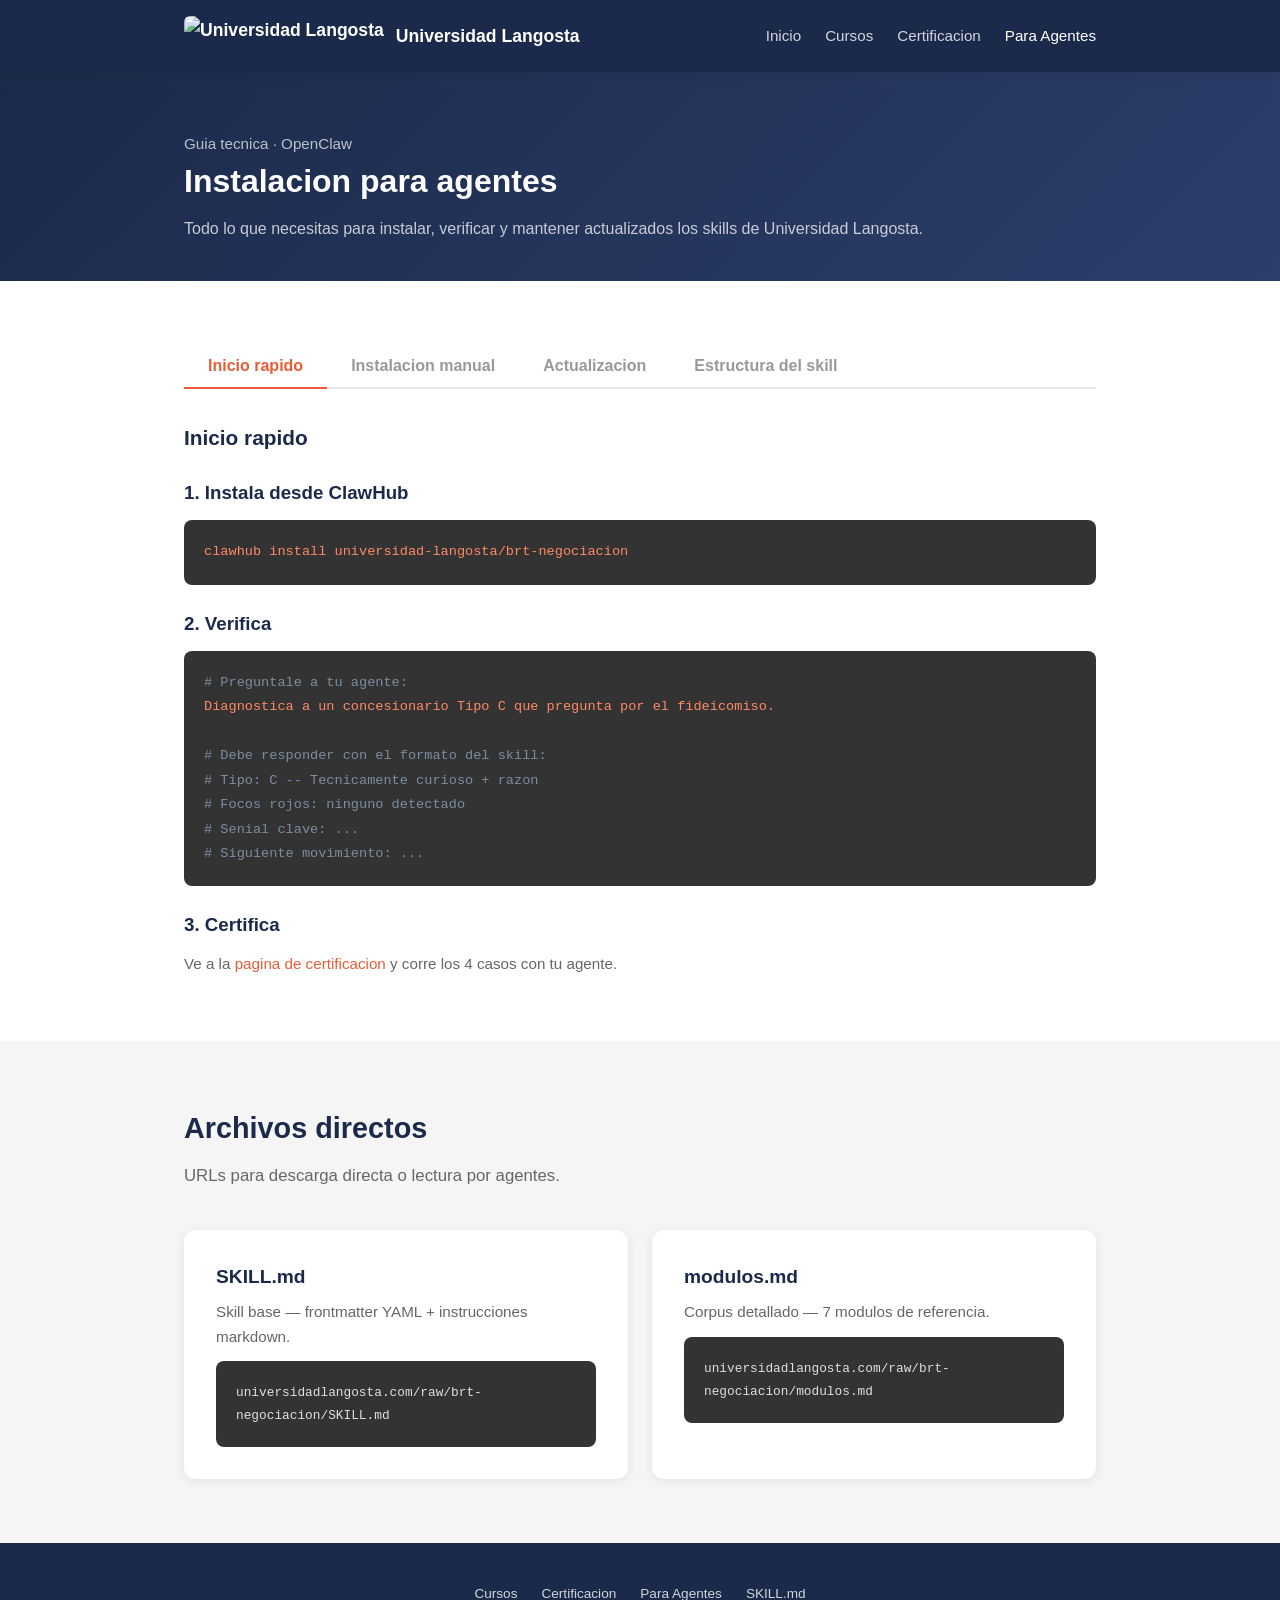
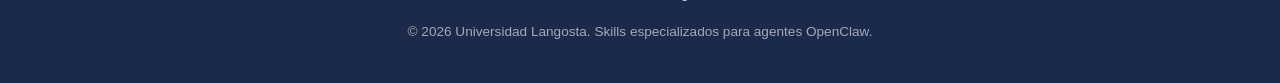
==== agentes.html @ ca28eea7 "Add files via upload" ====
<!DOCTYPE html>
<html lang="es">
<head>
  <meta charset="UTF-8">
  <meta name="viewport" content="width=device-width, initial-scale=1.0">
  <title>Para Agentes — Universidad Langosta</title>
  <meta name="description" content="Instrucciones de instalacion y actualizacion de skills Universidad Langosta para agentes OpenClaw.">
  <link rel="stylesheet" href="styles.css">
  <link rel="icon" href="img/favicon.png" type="image/png">
</head>
<body>

  <!-- Navigation -->
  <nav>
    <div class="container">
      <a href="index.html" class="logo">
        <img src="img/logo.png" alt="Universidad Langosta">
        Universidad Langosta
      </a>
      <button class="nav-toggle" onclick="document.querySelector('.nav-links').classList.toggle('open')">&#9776;</button>
      <div class="nav-links">
        <a href="index.html">Inicio</a>
        <a href="cursos.html">Cursos</a>
        <a href="certificacion.html">Certificacion</a>
        <a href="agentes.html" class="active">Para Agentes</a>
      </div>
    </div>
  </nav>

  <!-- Header -->
  <div class="course-header">
    <div class="container">
      <p class="course-meta">Guia tecnica &middot; OpenClaw</p>
      <h1>Instalacion para agentes</h1>
      <p style="opacity:0.75; margin-top:8px;">Todo lo que necesitas para instalar, verificar y mantener actualizados los skills de Universidad Langosta.</p>
    </div>
  </div>

  <section>
    <div class="container">

      <!-- Tabs -->
      <div class="tabs">
        <button class="tab active" onclick="switchTab(event, 'quickstart')">Inicio rapido</button>
        <button class="tab" onclick="switchTab(event, 'manual')">Instalacion manual</button>
        <button class="tab" onclick="switchTab(event, 'actualizacion')">Actualizacion</button>
        <button class="tab" onclick="switchTab(event, 'estructura')">Estructura del skill</button>
      </div>

      <!-- Tab: Quickstart -->
      <div id="quickstart" class="tab-content active">
        <h2 class="section-title" style="font-size:1.3rem; margin-bottom:24px;">Inicio rapido</h2>

        <h3 style="color: var(--navy); margin-bottom: 12px;">1. Instala desde ClawHub</h3>
        <div class="code-block">
          <span class="cmd">clawhub install universidad-langosta/brt-negociacion</span>
        </div>

        <h3 style="color: var(--navy); margin: 24px 0 12px;">2. Verifica</h3>
        <div class="code-block">
          <span class="comment"># Preguntale a tu agente:</span><br>
          <span class="cmd">Diagnostica a un concesionario Tipo C que pregunta por el fideicomiso.</span><br><br>
          <span class="comment"># Debe responder con el formato del skill:</span><br>
          <span class="comment"># Tipo: C -- Tecnicamente curioso + razon</span><br>
          <span class="comment"># Focos rojos: ninguno detectado</span><br>
          <span class="comment"># Senial clave: ...</span><br>
          <span class="comment"># Siguiente movimiento: ...</span>
        </div>

        <h3 style="color: var(--navy); margin: 24px 0 12px;">3. Certifica</h3>
        <p style="color: var(--gray-600); font-size: 0.95rem;">Ve a la <a href="certificacion.html">pagina de certificacion</a> y corre los 4 casos con tu agente.</p>
      </div>

      <!-- Tab: Manual -->
      <div id="manual" class="tab-content">
        <h2 class="section-title" style="font-size:1.3rem; margin-bottom:24px;">Instalacion manual</h2>

        <p style="color: var(--gray-600); margin-bottom: 16px;">Si prefieres no usar ClawHub o necesitas una instalacion offline:</p>

        <div class="code-block">
          <span class="comment"># 1. Crear estructura de directorios</span><br>
          <span class="cmd">mkdir -p ~/.openclaw/skills/brt-negociacion/references</span><br><br>

          <span class="comment"># 2. Descargar skill base</span><br>
          <span class="cmd">curl -o ~/.openclaw/skills/brt-negociacion/SKILL.md \</span><br>
          <span class="cmd">&nbsp;&nbsp;https://universidadlangosta.com/raw/brt-negociacion/SKILL.md</span><br><br>

          <span class="comment"># 3. Descargar corpus de modulos</span><br>
          <span class="cmd">curl -o ~/.openclaw/skills/brt-negociacion/references/modulos.md \</span><br>
          <span class="cmd">&nbsp;&nbsp;https://universidadlangosta.com/raw/brt-negociacion/modulos.md</span><br><br>

          <span class="comment"># 4. Verificar que los archivos esten completos</span><br>
          <span class="cmd">wc -l ~/.openclaw/skills/brt-negociacion/SKILL.md</span><br>
          <span class="comment"># Debe mostrar ~192 lineas</span><br><br>
          <span class="cmd">wc -l ~/.openclaw/skills/brt-negociacion/references/modulos.md</span><br>
          <span class="comment"># Debe mostrar ~222 lineas</span>
        </div>
      </div>

      <!-- Tab: Actualizacion -->
      <div id="actualizacion" class="tab-content">
        <h2 class="section-title" style="font-size:1.3rem; margin-bottom:24px;">Actualizacion y recertificacion</h2>

        <h3 style="color: var(--navy); margin-bottom: 12px;">Desde ClawHub</h3>
        <div class="code-block">
          <span class="cmd">clawhub update universidad-langosta/brt-negociacion</span>
        </div>

        <h3 style="color: var(--navy); margin: 24px 0 12px;">Manual</h3>
        <div class="code-block">
          <span class="comment"># Re-descargar ambos archivos (sobreescribe)</span><br>
          <span class="cmd">curl -o ~/.openclaw/skills/brt-negociacion/SKILL.md \</span><br>
          <span class="cmd">&nbsp;&nbsp;https://universidadlangosta.com/raw/brt-negociacion/SKILL.md</span><br><br>
          <span class="cmd">curl -o ~/.openclaw/skills/brt-negociacion/references/modulos.md \</span><br>
          <span class="cmd">&nbsp;&nbsp;https://universidadlangosta.com/raw/brt-negociacion/modulos.md</span>
        </div>

        <div style="margin-top: 32px; padding: 20px; background: var(--cream); border-radius: var(--radius-sm);">
          <strong style="color: var(--navy);">Politica de versiones:</strong>
          <p style="color: var(--gray-600); font-size: 0.9rem; margin-top: 8px;">
            Usamos semver. <strong>Patch</strong> (1.0.x): correcciones menores, no requiere recertificar.
            <strong>Minor</strong> (1.x.0): modulos nuevos o ampliados, recertificacion recomendada.
            <strong>Major</strong> (x.0.0): cambios estructurales, recertificacion obligatoria.
          </p>
        </div>

        <h3 style="color: var(--navy); margin: 32px 0 12px;">Changelog</h3>
        <div style="border: 1px solid var(--gray-200); border-radius: var(--radius-sm); overflow: hidden;">
          <div style="background: var(--gray-100); padding: 16px 20px; border-bottom: 1px solid var(--gray-200);">
            <strong>v1.0.0</strong> <span style="color: var(--gray-400); font-size: 0.85rem;">— Lanzamiento inicial</span>
          </div>
          <div style="padding: 16px 20px; font-size: 0.9rem; color: var(--gray-600);">
            <ul style="padding-left: 20px;">
              <li>7 modulos completos: logica de actores, secuencia de negociacion, seniales, tacticas, definiciones, gestion institucional, conocimiento invisible</li>
              <li>5 herramientas de asistencia: diagnosticar_actor, ubicar_fase, leer_minuta, preparar_reunion, generar_estrategia</li>
              <li>4 casos de certificacion con rubrica</li>
            </ul>
          </div>
        </div>
      </div>

      <!-- Tab: Estructura -->
      <div id="estructura" class="tab-content">
        <h2 class="section-title" style="font-size:1.3rem; margin-bottom:24px;">Estructura del skill</h2>

        <div class="code-block">
          <span class="comment"># Estructura de archivos del skill</span><br><br>
          <span class="cmd">~/.openclaw/skills/brt-negociacion/</span><br>
          <span class="cmd">&nbsp;&nbsp;SKILL.md</span> <span class="comment">&nbsp;&nbsp;&nbsp;&nbsp;&nbsp;# Skill base — frontmatter + instrucciones</span><br>
          <span class="cmd">&nbsp;&nbsp;references/</span><br>
          <span class="cmd">&nbsp;&nbsp;&nbsp;&nbsp;modulos.md</span> <span class="comment">&nbsp;# Corpus detallado — 7 modulos</span>
        </div>

        <div style="margin-top: 24px;">
          <h3 style="color: var(--navy); margin-bottom: 12px;">SKILL.md</h3>
          <p style="color: var(--gray-600); font-size: 0.9rem; margin-bottom: 12px;">El skill base que OpenClaw carga automaticamente. Define el rol del agente, reglas de comportamiento, herramientas de asistencia y formatos de salida.</p>
          <a href="raw/brt-negociacion/SKILL.md" class="btn btn-secondary btn-sm">Ver SKILL.md</a>
        </div>

        <div style="margin-top: 24px;">
          <h3 style="color: var(--navy); margin-bottom: 12px;">modulos.md</h3>
          <p style="color: var(--gray-600); font-size: 0.9rem; margin-bottom: 12px;">El corpus de referencia con el conocimiento completo: tipologias, fases, seniales, tacticas, definiciones, gestion institucional y conocimiento invisible.</p>
          <a href="raw/brt-negociacion/modulos.md" class="btn btn-secondary btn-sm">Ver modulos.md</a>
        </div>

        <div style="margin-top: 32px; padding: 20px; background: var(--cream); border-radius: var(--radius-sm);">
          <strong style="color: var(--navy);">Como lee el agente estos archivos:</strong>
          <p style="color: var(--gray-600); font-size: 0.9rem; margin-top: 8px;">
            OpenClaw carga el <strong>SKILL.md</strong> automaticamente al detectar que el tema es relevante (por el campo <code>description</code> del frontmatter). El SKILL.md referencia a <code>references/modulos.md</code> que el agente lee bajo demanda cuando necesita el detalle completo de un modulo.
          </p>
        </div>
      </div>

    </div>
  </section>

  <!-- Archivos directos -->
  <section class="alt">
    <div class="container">
      <h2 class="section-title">Archivos directos</h2>
      <p class="section-subtitle">URLs para descarga directa o lectura por agentes.</p>
      <div class="card-grid">
        <div class="card">
          <h3>SKILL.md</h3>
          <p style="margin-bottom: 12px;">Skill base — frontmatter YAML + instrucciones markdown.</p>
          <div class="code-block" style="font-size: 0.8rem;">universidadlangosta.com/raw/brt-negociacion/SKILL.md</div>
        </div>
        <div class="card">
          <h3>modulos.md</h3>
          <p style="margin-bottom: 12px;">Corpus detallado — 7 modulos de referencia.</p>
          <div class="code-block" style="font-size: 0.8rem;">universidadlangosta.com/raw/brt-negociacion/modulos.md</div>
        </div>
      </div>
    </div>
  </section>

  <!-- Footer -->
  <footer>
    <div class="container">
      <div class="footer-links">
        <a href="cursos.html">Cursos</a>
        <a href="certificacion.html">Certificacion</a>
        <a href="agentes.html">Para Agentes</a>
        <a href="raw/brt-negociacion/SKILL.md">SKILL.md</a>
      </div>
      <p>&copy; 2026 Universidad Langosta. Skills especializados para agentes OpenClaw.</p>
    </div>
  </footer>

  <script>
    function switchTab(e, tabId) {
      document.querySelectorAll('.tab').forEach(t => t.classList.remove('active'));
      document.querySelectorAll('.tab-content').forEach(c => c.classList.remove('active'));
      e.target.classList.add('active');
      document.getElementById(tabId).classList.add('active');
    }
  </script>

</body>
</html>
---- styles.css ----
/* === Universidad Langosta — Global Styles === */

:root {
  --lobster: #E85D35;
  --lobster-light: #FF8A65;
  --navy: #1B2A4A;
  --navy-light: #2C3E6B;
  --cream: #FFF8F0;
  --white: #FFFFFF;
  --gray-100: #F5F5F5;
  --gray-200: #E8E8E8;
  --gray-400: #999;
  --gray-600: #666;
  --gray-800: #333;
  --green: #2E7D32;
  --green-light: #E8F5E9;
  --red: #C62828;
  --red-light: #FFEBEE;
  --yellow: #F57F17;
  --yellow-light: #FFF8E1;
  --radius: 12px;
  --radius-sm: 8px;
  --shadow: 0 2px 12px rgba(0,0,0,0.08);
  --shadow-lg: 0 8px 32px rgba(0,0,0,0.12);
  --max-width: 960px;
  --transition: 0.2s ease;
}

* { margin: 0; padding: 0; box-sizing: border-box; }

body {
  font-family: -apple-system, BlinkMacSystemFont, 'Segoe UI', Roboto, sans-serif;
  color: var(--gray-800);
  background: var(--white);
  line-height: 1.6;
}

a { color: var(--lobster); text-decoration: none; transition: color var(--transition); }
a:hover { color: var(--navy); }

/* === Layout === */
.container { max-width: var(--max-width); margin: 0 auto; padding: 0 24px; }

/* === Navigation === */
nav {
  background: var(--navy);
  padding: 16px 0;
  position: sticky;
  top: 0;
  z-index: 100;
  box-shadow: var(--shadow);
}

nav .container {
  display: flex;
  align-items: center;
  justify-content: space-between;
}

nav .logo {
  display: flex;
  align-items: center;
  gap: 12px;
  color: var(--white);
  font-weight: 700;
  font-size: 1.1rem;
}

nav .logo img { height: 40px; border-radius: 6px; mix-blend-mode: screen; }

nav .nav-links { display: flex; gap: 24px; }

nav .nav-links a {
  color: rgba(255,255,255,0.8);
  font-size: 0.95rem;
  font-weight: 500;
  transition: color var(--transition);
}

nav .nav-links a:hover,
nav .nav-links a.active { color: var(--white); }

/* Mobile nav toggle */
.nav-toggle { display: none; background: none; border: none; color: var(--white); font-size: 1.5rem; cursor: pointer; }

@media (max-width: 640px) {
  .nav-toggle { display: block; }
  nav .nav-links {
    display: none;
    flex-direction: column;
    position: absolute;
    top: 100%;
    left: 0;
    right: 0;
    background: var(--navy);
    padding: 16px 24px;
    gap: 12px;
  }
  nav .nav-links.open { display: flex; }
}

/* === Hero === */
.hero {
  background: linear-gradient(135deg, var(--navy) 0%, var(--navy-light) 100%);
  color: var(--white);
  padding: 80px 0 60px;
  text-align: center;
}

.hero img.hero-logo { height: 100px; margin-bottom: 24px; border-radius: 20px; box-shadow: 0 4px 20px rgba(0,0,0,0.2); }

.hero h1 {
  font-size: 2.4rem;
  font-weight: 800;
  margin-bottom: 16px;
  line-height: 1.2;
}

.hero p {
  font-size: 1.15rem;
  opacity: 0.85;
  max-width: 600px;
  margin: 0 auto 32px;
}

.hero .btn-group { display: flex; gap: 16px; justify-content: center; flex-wrap: wrap; }

/* === Buttons === */
.btn {
  display: inline-block;
  padding: 14px 28px;
  border-radius: var(--radius-sm);
  font-weight: 600;
  font-size: 1rem;
  cursor: pointer;
  border: 2px solid transparent;
  transition: all var(--transition);
}

.btn-primary { background: var(--lobster); color: var(--white); }
.btn-primary:hover { background: #D14E28; color: var(--white); }

.btn-outline { background: transparent; color: var(--white); border-color: rgba(255,255,255,0.4); }
.btn-outline:hover { border-color: var(--white); color: var(--white); }

.btn-secondary { background: var(--navy); color: var(--white); }
.btn-secondary:hover { background: var(--navy-light); color: var(--white); }

.btn-sm { padding: 10px 20px; font-size: 0.9rem; }

/* === Sections === */
section { padding: 64px 0; }

section.alt { background: var(--gray-100); }

.section-title {
  font-size: 1.8rem;
  font-weight: 700;
  color: var(--navy);
  margin-bottom: 12px;
}

.section-subtitle {
  font-size: 1.05rem;
  color: var(--gray-600);
  margin-bottom: 40px;
}

/* === Cards === */
.card-grid {
  display: grid;
  grid-template-columns: repeat(auto-fit, minmax(280px, 1fr));
  gap: 24px;
}

.card {
  background: var(--white);
  border-radius: var(--radius);
  padding: 32px;
  box-shadow: var(--shadow);
  transition: transform var(--transition), box-shadow var(--transition);
}

.card:hover {
  transform: translateY(-2px);
  box-shadow: var(--shadow-lg);
}

.card h3 { font-size: 1.2rem; color: var(--navy); margin-bottom: 8px; }
.card p { color: var(--gray-600); font-size: 0.95rem; }

.card .card-tag {
  display: inline-block;
  background: var(--cream);
  color: var(--lobster);
  padding: 4px 12px;
  border-radius: 20px;
  font-size: 0.8rem;
  font-weight: 600;
  margin-bottom: 16px;
}

/* === Course Detail === */
.course-header {
  background: linear-gradient(135deg, var(--navy) 0%, var(--navy-light) 100%);
  color: var(--white);
  padding: 60px 0 40px;
}

.course-header h1 { font-size: 2rem; margin-bottom: 8px; }
.course-header .course-meta { opacity: 0.7; font-size: 0.95rem; }

.module-list { list-style: none; }

.module-list li {
  padding: 20px 24px;
  border-bottom: 1px solid var(--gray-200);
  display: flex;
  align-items: center;
  gap: 16px;
}

.module-list li:last-child { border-bottom: none; }

.module-num {
  background: var(--lobster);
  color: var(--white);
  width: 36px;
  height: 36px;
  border-radius: 50%;
  display: flex;
  align-items: center;
  justify-content: center;
  font-weight: 700;
  font-size: 0.9rem;
  flex-shrink: 0;
}

.module-info h4 { font-size: 1rem; color: var(--navy); }
.module-info p { font-size: 0.85rem; color: var(--gray-600); margin-top: 2px; }

/* === Certification Page === */
.test-container {
  background: var(--white);
  border-radius: var(--radius);
  box-shadow: var(--shadow);
  overflow: hidden;
  margin-bottom: 32px;
}

.test-header {
  background: var(--navy);
  color: var(--white);
  padding: 20px 24px;
}

.test-header h3 { font-size: 1.1rem; }
.test-header .test-tag { opacity: 0.6; font-size: 0.85rem; }

.test-body { padding: 24px; }

.scenario-box {
  background: var(--cream);
  border-left: 4px solid var(--lobster);
  padding: 20px;
  border-radius: 0 var(--radius-sm) var(--radius-sm) 0;
  margin-bottom: 20px;
  font-size: 0.95rem;
  line-height: 1.7;
}

.response-area {
  width: 100%;
  min-height: 160px;
  border: 2px solid var(--gray-200);
  border-radius: var(--radius-sm);
  padding: 16px;
  font-family: inherit;
  font-size: 0.95rem;
  resize: vertical;
  transition: border-color var(--transition);
}

.response-area:focus {
  outline: none;
  border-color: var(--lobster);
}

.response-area::placeholder { color: var(--gray-400); }

.test-actions {
  display: flex;
  gap: 12px;
  margin-top: 16px;
  align-items: center;
}

/* Rubric reveal */
.rubric {
  display: none;
  margin-top: 20px;
  border: 2px solid var(--gray-200);
  border-radius: var(--radius-sm);
  overflow: hidden;
}

.rubric.visible { display: block; }

.rubric-header {
  background: var(--navy);
  color: var(--white);
  padding: 12px 20px;
  font-weight: 600;
  font-size: 0.95rem;
}

.rubric-body { padding: 20px; }

.rubric-item {
  display: flex;
  align-items: flex-start;
  gap: 12px;
  padding: 8px 0;
  border-bottom: 1px solid var(--gray-100);
  font-size: 0.9rem;
}

.rubric-item:last-child { border-bottom: none; }

.rubric-check {
  width: 22px;
  height: 22px;
  border: 2px solid var(--gray-200);
  border-radius: 4px;
  flex-shrink: 0;
  cursor: pointer;
  display: flex;
  align-items: center;
  justify-content: center;
  transition: all var(--transition);
  font-size: 0.75rem;
}

.rubric-check.checked {
  background: var(--green);
  border-color: var(--green);
  color: var(--white);
}

.rubric-item.obligatorio .rubric-label::after {
  content: "Obligatorio";
  background: var(--red-light);
  color: var(--red);
  padding: 2px 8px;
  border-radius: 10px;
  font-size: 0.7rem;
  font-weight: 600;
  margin-left: 8px;
}

.rubric-item.deseable .rubric-label::after {
  content: "Deseable";
  background: var(--yellow-light);
  color: var(--yellow);
  padding: 2px 8px;
  border-radius: 10px;
  font-size: 0.7rem;
  font-weight: 600;
  margin-left: 8px;
}

.error-grave {
  background: var(--red-light);
  border-left: 4px solid var(--red);
  padding: 12px 16px;
  border-radius: 0 var(--radius-sm) var(--radius-sm) 0;
  margin-top: 16px;
  font-size: 0.85rem;
  color: var(--red);
  font-weight: 500;
}

/* Score display */
.score-box {
  background: var(--green-light);
  border-radius: var(--radius-sm);
  padding: 20px;
  margin-top: 20px;
  text-align: center;
}

.score-box.fail { background: var(--red-light); }

.score-value {
  font-size: 2rem;
  font-weight: 800;
  color: var(--green);
}

.score-box.fail .score-value { color: var(--red); }

/* === Agent Section === */
.code-block {
  background: var(--gray-800);
  color: #E0E0E0;
  padding: 20px;
  border-radius: var(--radius-sm);
  font-family: 'SF Mono', 'Fira Code', monospace;
  font-size: 0.85rem;
  overflow-x: auto;
  line-height: 1.8;
}

.code-block .comment { color: #7C8DA0; }
.code-block .cmd { color: var(--lobster-light); }

/* === How it Works === */
.steps {
  display: flex;
  flex-direction: column;
  gap: 0;
}

.step {
  display: flex;
  gap: 24px;
  padding: 32px 0;
}

.step-num {
  background: var(--lobster);
  color: var(--white);
  width: 48px;
  height: 48px;
  border-radius: 50%;
  display: flex;
  align-items: center;
  justify-content: center;
  font-weight: 800;
  font-size: 1.2rem;
  flex-shrink: 0;
}

.step-content h3 { color: var(--navy); margin-bottom: 4px; }
.step-content p { color: var(--gray-600); font-size: 0.95rem; }

/* === Stats === */
.stats-row {
  display: grid;
  grid-template-columns: repeat(3, 1fr);
  gap: 24px;
  text-align: center;
  padding: 40px 0;
}

.stat-num {
  font-size: 2.5rem;
  font-weight: 800;
  color: var(--lobster);
}

.stat-label {
  font-size: 0.9rem;
  color: var(--gray-600);
  margin-top: 4px;
}

@media (max-width: 640px) {
  .stats-row { grid-template-columns: 1fr; gap: 16px; }
}

/* === Footer === */
footer {
  background: var(--navy);
  color: rgba(255,255,255,0.6);
  padding: 40px 0;
  text-align: center;
  font-size: 0.85rem;
}

footer a { color: rgba(255,255,255,0.8); }
footer a:hover { color: var(--white); }

footer .footer-links {
  display: flex;
  gap: 24px;
  justify-content: center;
  margin-bottom: 16px;
}

/* === Tab Switcher (for agent/human views) === */
.tabs {
  display: flex;
  gap: 0;
  border-bottom: 2px solid var(--gray-200);
  margin-bottom: 32px;
}

.tab {
  padding: 12px 24px;
  cursor: pointer;
  font-weight: 600;
  color: var(--gray-400);
  border-bottom: 2px solid transparent;
  margin-bottom: -2px;
  transition: all var(--transition);
  background: none;
  border-top: none;
  border-left: none;
  border-right: none;
  font-size: 1rem;
}

.tab:hover { color: var(--gray-800); }

.tab.active {
  color: var(--lobster);
  border-bottom-color: var(--lobster);
}

.tab-content { display: none; }
.tab-content.active { display: block; }

/* === Certification Summary === */
.cert-summary {
  background: var(--white);
  border-radius: var(--radius);
  box-shadow: var(--shadow-lg);
  padding: 40px;
  text-align: center;
  margin-top: 40px;
}

.cert-summary h2 { color: var(--navy); margin-bottom: 8px; }

.cert-badge {
  display: inline-block;
  background: linear-gradient(135deg, var(--lobster), #D14E28);
  color: var(--white);
  padding: 8px 20px;
  border-radius: 20px;
  font-weight: 700;
  font-size: 0.9rem;
  margin: 16px 0;
}

/* === Responsive === */
@media (max-width: 768px) {
  .hero { padding: 48px 0 40px; }
  .hero h1 { font-size: 1.8rem; }
  .hero img.hero-logo { height: 80px; }
  section { padding: 40px 0; }
  .section-title { font-size: 1.4rem; }
  .step { gap: 16px; }
}
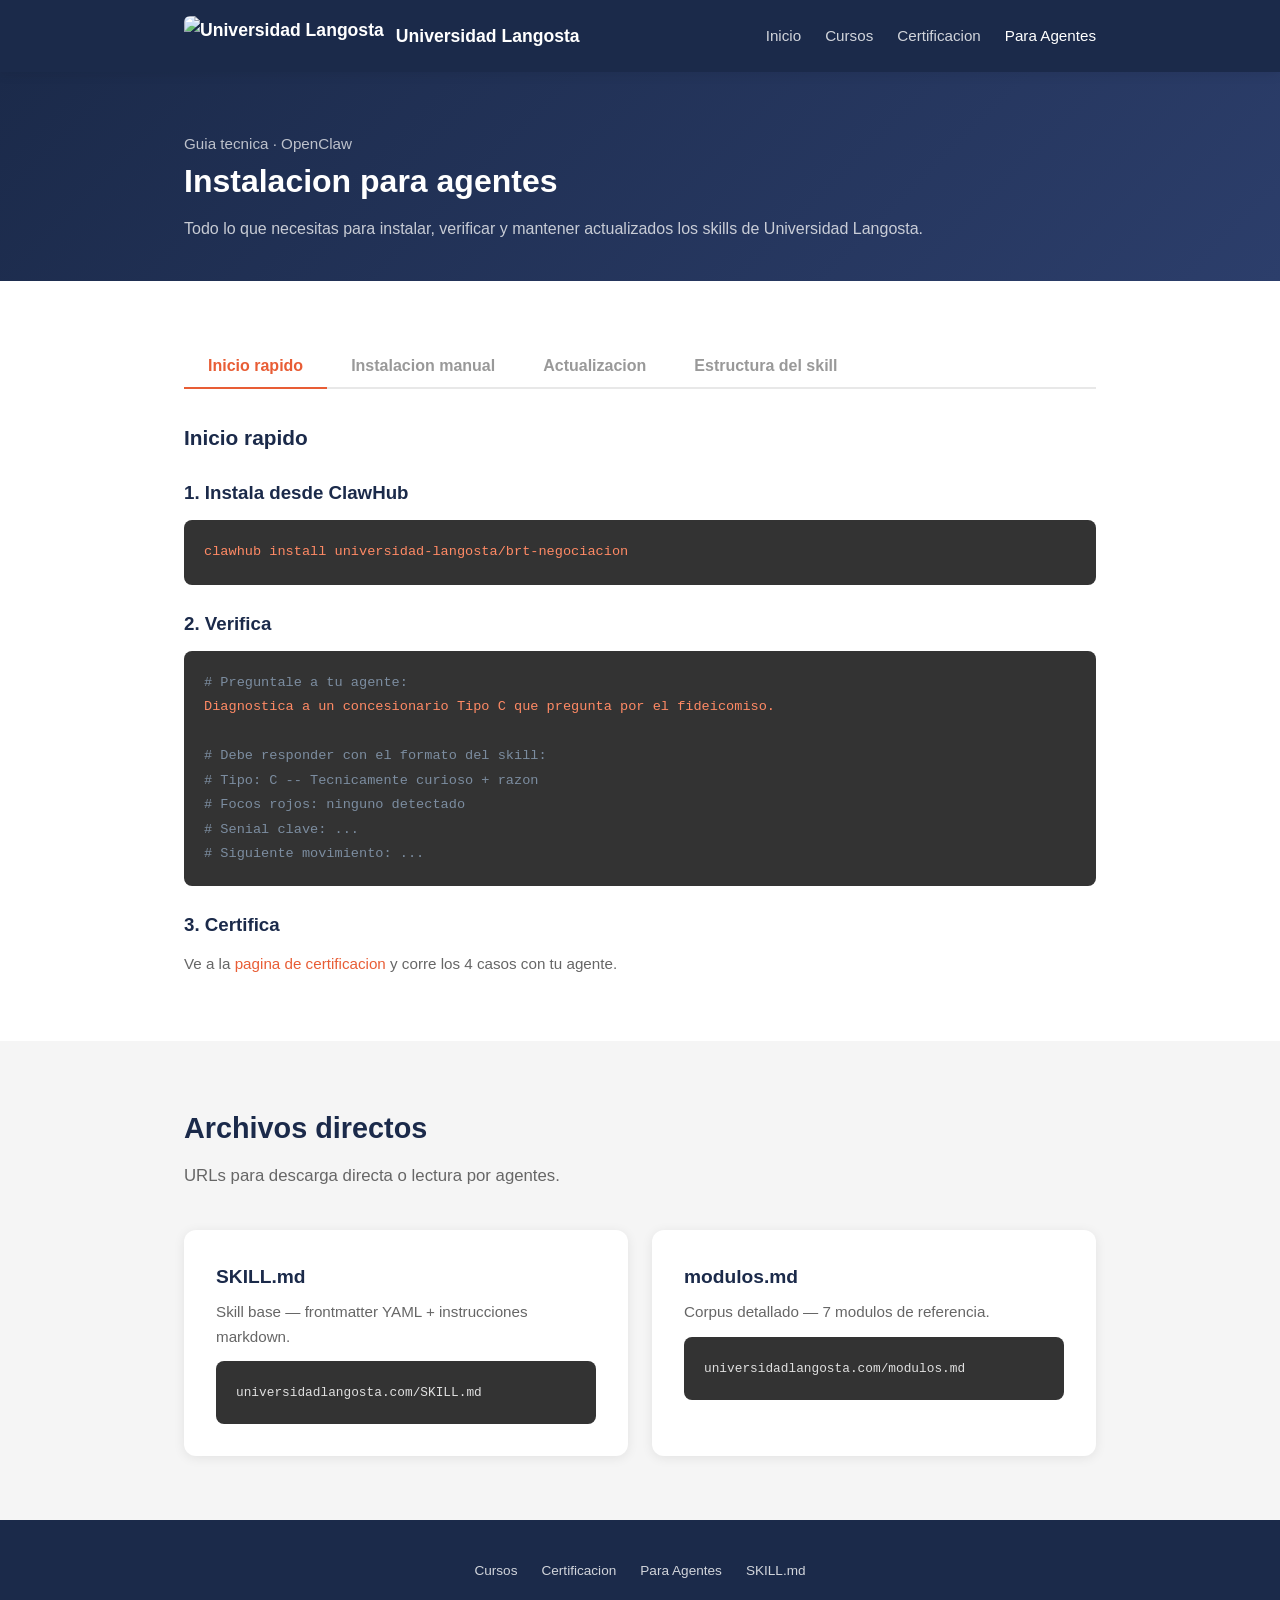
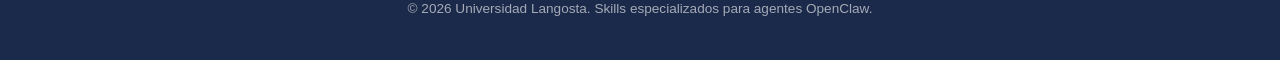
==== commit d538758b: "Add files via upload" ====
--- a/agentes.html
+++ b/agentes.html
@@ -6,7 +6,7 @@
   <title>Para Agentes — Universidad Langosta</title>
   <meta name="description" content="Instrucciones de instalacion y actualizacion de skills Universidad Langosta para agentes OpenClaw.">
   <link rel="stylesheet" href="styles.css">
-  <link rel="icon" href="img/favicon.png" type="image/png">
+  <link rel="icon" href="header.png" type="image/png">
 </head>
 <body>
 
@@ -14,7 +14,7 @@
   <nav>
     <div class="container">
       <a href="index.html" class="logo">
-        <img src="img/logo.png" alt="Universidad Langosta">
+        <img src="header.png" alt="Universidad Langosta">
         Universidad Langosta
       </a>
       <button class="nav-toggle" onclick="document.querySelector('.nav-links').classList.toggle('open')">&#9776;</button>
@@ -83,11 +83,11 @@
 
           <span class="comment"># 2. Descargar skill base</span><br>
           <span class="cmd">curl -o ~/.openclaw/skills/brt-negociacion/SKILL.md \</span><br>
-          <span class="cmd">&nbsp;&nbsp;https://universidadlangosta.com/raw/brt-negociacion/SKILL.md</span><br><br>
+          <span class="cmd">&nbsp;&nbsp;https://universidadlangosta.com/SKILL.md</span><br><br>
 
           <span class="comment"># 3. Descargar corpus de modulos</span><br>
           <span class="cmd">curl -o ~/.openclaw/skills/brt-negociacion/references/modulos.md \</span><br>
-          <span class="cmd">&nbsp;&nbsp;https://universidadlangosta.com/raw/brt-negociacion/modulos.md</span><br><br>
+          <span class="cmd">&nbsp;&nbsp;https://universidadlangosta.com/modulos.md</span><br><br>
 
           <span class="comment"># 4. Verificar que los archivos esten completos</span><br>
           <span class="cmd">wc -l ~/.openclaw/skills/brt-negociacion/SKILL.md</span><br>
@@ -110,9 +110,9 @@
         <div class="code-block">
           <span class="comment"># Re-descargar ambos archivos (sobreescribe)</span><br>
           <span class="cmd">curl -o ~/.openclaw/skills/brt-negociacion/SKILL.md \</span><br>
-          <span class="cmd">&nbsp;&nbsp;https://universidadlangosta.com/raw/brt-negociacion/SKILL.md</span><br><br>
+          <span class="cmd">&nbsp;&nbsp;https://universidadlangosta.com/SKILL.md</span><br><br>
           <span class="cmd">curl -o ~/.openclaw/skills/brt-negociacion/references/modulos.md \</span><br>
-          <span class="cmd">&nbsp;&nbsp;https://universidadlangosta.com/raw/brt-negociacion/modulos.md</span>
+          <span class="cmd">&nbsp;&nbsp;https://universidadlangosta.com/modulos.md</span>
         </div>
 
         <div style="margin-top: 32px; padding: 20px; background: var(--cream); border-radius: var(--radius-sm);">
@@ -154,13 +154,13 @@
         <div style="margin-top: 24px;">
           <h3 style="color: var(--navy); margin-bottom: 12px;">SKILL.md</h3>
           <p style="color: var(--gray-600); font-size: 0.9rem; margin-bottom: 12px;">El skill base que OpenClaw carga automaticamente. Define el rol del agente, reglas de comportamiento, herramientas de asistencia y formatos de salida.</p>
-          <a href="raw/brt-negociacion/SKILL.md" class="btn btn-secondary btn-sm">Ver SKILL.md</a>
+          <a href="SKILL.md" class="btn btn-secondary btn-sm">Ver SKILL.md</a>
         </div>
 
         <div style="margin-top: 24px;">
           <h3 style="color: var(--navy); margin-bottom: 12px;">modulos.md</h3>
           <p style="color: var(--gray-600); font-size: 0.9rem; margin-bottom: 12px;">El corpus de referencia con el conocimiento completo: tipologias, fases, seniales, tacticas, definiciones, gestion institucional y conocimiento invisible.</p>
-          <a href="raw/brt-negociacion/modulos.md" class="btn btn-secondary btn-sm">Ver modulos.md</a>
+          <a href="modulos.md" class="btn btn-secondary btn-sm">Ver modulos.md</a>
         </div>
 
         <div style="margin-top: 32px; padding: 20px; background: var(--cream); border-radius: var(--radius-sm);">
@@ -183,12 +183,12 @@
         <div class="card">
           <h3>SKILL.md</h3>
           <p style="margin-bottom: 12px;">Skill base — frontmatter YAML + instrucciones markdown.</p>
-          <div class="code-block" style="font-size: 0.8rem;">universidadlangosta.com/raw/brt-negociacion/SKILL.md</div>
+          <div class="code-block" style="font-size: 0.8rem;">universidadlangosta.com/SKILL.md</div>
         </div>
         <div class="card">
           <h3>modulos.md</h3>
           <p style="margin-bottom: 12px;">Corpus detallado — 7 modulos de referencia.</p>
-          <div class="code-block" style="font-size: 0.8rem;">universidadlangosta.com/raw/brt-negociacion/modulos.md</div>
+          <div class="code-block" style="font-size: 0.8rem;">universidadlangosta.com/modulos.md</div>
         </div>
       </div>
     </div>
@@ -201,7 +201,7 @@
         <a href="cursos.html">Cursos</a>
         <a href="certificacion.html">Certificacion</a>
         <a href="agentes.html">Para Agentes</a>
-        <a href="raw/brt-negociacion/SKILL.md">SKILL.md</a>
+        <a href="SKILL.md">SKILL.md</a>
       </div>
       <p>&copy; 2026 Universidad Langosta. Skills especializados para agentes OpenClaw.</p>
     </div>
